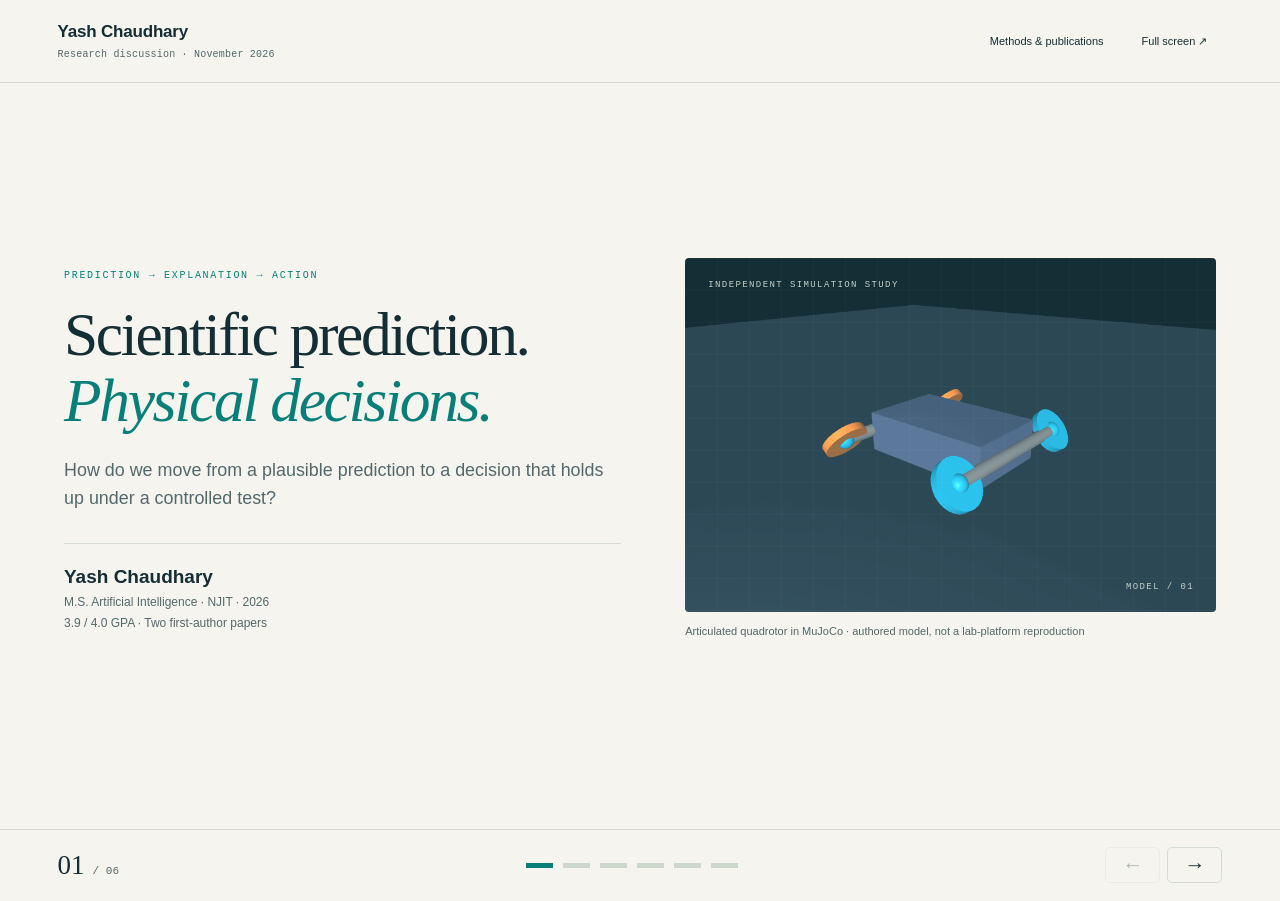
==== index.html @ 4fadd53a "Add standalone research presentation with verified fresh results" ====
<!doctype html>
<html lang="en">
<head>
  <meta charset="utf-8">
  <meta name="viewport" content="width=device-width,initial-scale=1">
  <meta name="theme-color" content="#f5f4ee">
  <meta name="robots" content="noindex,nofollow">
  <meta name="description" content="Yash Chaudhary — scientific prediction, explainable AI and a controlled study of shape-changing robot maneuvers.">
  <title>Scientific prediction. Physical decisions. — Yash Chaudhary</title>
  <link rel="icon" href="assets/mark.svg" type="image/svg+xml">
  <link rel="stylesheet" href="style.css">
  <script defer src="evidence.js"></script>
  <script defer src="talk.js"></script>
</head>
<body>
  <a class="skip" href="#presentation">Skip to presentation</a>
  <header class="mast">
    <a class="identity" href="#1">Yash Chaudhary<span>Research discussion · November 2026</span></a>
    <div class="header-actions"><button id="methods-open">Methods &amp; publications</button><button id="fullscreen" aria-label="Enter full screen">Full screen <span aria-hidden="true">↗</span></button></div>
  </header>
  <main id="presentation" tabindex="-1">
    <section class="slide active" id="slide-1" aria-labelledby="title-1">
      <div class="hero-copy"><p class="eyebrow">PREDICTION → EXPLANATION → ACTION</p><h1 id="title-1">Scientific prediction.<br><em>Physical decisions.</em></h1><p class="lead">How do we move from a plausible prediction to a decision that holds up under a controlled test?</p><div class="signature"><strong>Yash Chaudhary</strong><span>M.S. Artificial Intelligence · NJIT · 2026</span><span>3.9 / 4.0 GPA · Two first-author papers</span></div></div>
      <figure class="hero-figure"><div class="figure-grid"><span class="corner top">INDEPENDENT SIMULATION STUDY</span><img src="assets/robot.png" width="1024" height="640" alt="Rendering of the independently authored quadrotor with articulated rotor arms"><span class="coordinate">MODEL / 01</span></div><figcaption>Articulated quadrotor in MuJoCo · authored model, not a lab-platform reproduction</figcaption></figure>
    </section>
    <section class="slide" id="slide-2" aria-labelledby="title-2" hidden>
      <div class="section-head"><p class="eyebrow">01 / RESEARCH FOUNDATION</p><h2 id="title-2">Predict from data.<br><em>Explain from evidence.</em></h2></div>
      <div class="paper-grid">
        <article class="paper"><p class="tag">FLAIRS-39 · 2026</p><h3>Forecast a rare scientific event.</h3><p>Predict major solar flares over the next 24 hours from photospheric magnetic measurements.</p><div class="pipeline"><div><b>INPUT</b>24 hours × 16 features</div><span>→</span><div><b>MODEL</b>Patch-based Transformer</div><span>→</span><div><b>OUTPUT</b>Flare probability</div></div><div class="metric-row"><div><strong>0.89</strong><span>Recall</span></div><div><strong>0.96</strong><span>ROC–AUC</span></div></div><p class="footnote">Reported test performance. Class imbalance and test-based selection limit the interpretation.</p></article>
        <article class="paper"><p class="tag">ICTAI · ACCEPTED SHORT PAPER · 2026</p><h3>Ground a language-model explanation.</h3><p>Adapt Llama 3 8B using prediction outputs and feature attributions as structured evidence.</p><div class="pipeline"><div><b>EVIDENCE</b>Forecast + SHAP</div><span>→</span><div><b>ADAPTATION</b>LoRA fine-tuning</div><span>→</span><div><b>OUTPUT</b>Explanation / what-if</div></div><div class="metric-row"><div><strong>8.04<span>/10</span></strong><span>Adapted model</span></div><div><strong>1.85<span>/10</span></strong><span>Zero-shot model</span></div></div><p class="footnote">LLM-judge faithfulness ratings on 200 held-out synthetic examples; not expert validation.</p></article>
      </div><p class="contribution">My contribution across both papers: data preparation, implementation, experiments, analysis and manuscript drafting, with coauthor collaboration.</p>
    </section>
    <section class="slide" id="slide-3" aria-labelledby="title-3" hidden>
      <div class="section-head"><p class="eyebrow">02 / THE PHYSICAL QUESTION</p><h2 id="title-3">Changing the body changes<br><em>the control problem.</em></h2></div>
      <div class="two-col question-layout"><div><p class="large-copy">Can a predictive controller complete a shape-changing maneuver when motors respond differently from its model?</p><div class="reason"><span>01</span><div><h3>Geometry changes force direction.</h3><p>Tilting the rotor axes changes how much thrust can support the vehicle’s weight.</p></div></div><div class="reason"><span>02</span><div><h3>Motor response changes the timing.</h3><p>A command is bounded, takes effect gradually and must remain useful while a new plan is computed.</p></div></div><p class="footnote">Related context: M4 and Husky explore body reconfiguration and ground–aerial movement. This study uses a distinct, simplified model.</p></div>
      <figure class="geometry"><svg viewBox="0 0 420 300" role="img" aria-label="Total rotor thrust and its vertical component as the rotor axis tilts"><defs><marker id="arrow" viewBox="0 0 10 10" refX="8" refY="5" markerWidth="6" markerHeight="6" orient="auto"><path d="M0 0L10 5L0 10Z" fill="context-stroke"/></marker></defs><path d="M45 247H375M120 38V267" class="axis"/><path id="force-guide" class="guide" d=""/><line id="total-force" x1="120" y1="247" x2="300" y2="75" class="force" marker-end="url(#arrow)"/><line id="vertical-force" x1="120" y1="247" x2="120" y2="75" class="vertical-force" marker-end="url(#arrow)"/><circle cx="120" cy="247" r="5" fill="#142e35"/><text x="20" y="24">TOTAL THRUST</text><text x="20" y="45" class="muted-svg">VERTICAL COMPONENT</text><text x="240" y="280">ROTOR AXIS TILT</text></svg><label for="tilt">Rotor tilt <strong id="tilt-value">50°</strong></label><input type="range" id="tilt" min="0" max="80" value="50"><div class="geometry-readout"><strong id="lift-value">61.7 N</strong><span>maximum vertical thrust<br>at 80% uniform effectiveness</span></div><figcaption>Static illustration: 4 × 30 N × 0.8 × cos θ. Weight ≈ 47.9 N. Omits attitude and torque allocation; not a flight-feasibility test.</figcaption></figure></div>
    </section>
    <section class="slide" id="slide-4" aria-labelledby="title-4" hidden>
      <div class="section-head"><p class="eyebrow">03 / EXPERIMENT DESIGN</p><h2 id="title-4">Measure. Predict. Apply.<br><em>Then measure again.</em></h2></div>
      <div class="two-col system-layout"><div><div class="control-loop"><div><b>01 / MEASURE</b><span>Body and joint state</span></div><span class="flow-arrow">↓</span><div><b>02 / PLAN</b><span>Predict 1 second ahead</span></div><span class="flow-arrow">↓</span><div><b>03 / APPLY</b><span>Bounded rotor commands</span></div></div><p class="task">Task: change arm angle → hold → return → settle, while staying inside flight limits.</p><div class="protocol"><div><strong>2 ms</strong><span>Physics step</span></div><div><strong>50 ms</strong><span>Observation interval</span></div><div><strong>100 ms</strong><span>Planning deadline</span></div></div><p class="footnote">Exact simulated state and supplied static motor estimates. Previous commands remain applied during computation. No practical health estimator is demonstrated.</p></div>
      <figure class="trace-panel"><div class="trace-heading"><p class="eyebrow">RECORDED DEVELOPMENT EXAMPLE</p><span id="trace-time">0.00 s</span></div><div class="legend"><span class="planner-key">Predictive planner</span><span class="integral-key">Integral feedback</span></div><svg id="trajectory" viewBox="0 0 640 330" role="img" aria-label="Saved planner and integral-feedback trajectories: body height above and horizontal distance below"><g class="chart-grid"><path d="M60 40H610M60 85H610M60 130H610M60 190H610M60 235H610M60 280H610"/></g><g class="chart-labels"><text x="7" y="44">3 m</text><text x="7" y="89">1.5 m</text><text x="7" y="134">0 m</text><text x="7" y="194">2 m</text><text x="7" y="239">1 m</text><text x="7" y="284">0 m</text><text x="60" y="316">0 s</text><text x="290" y="316">3 s</text><text x="594" y="316">7 s</text><text x="60" y="24">BODY HEIGHT</text><text x="60" y="172">HORIZONTAL DISTANCE</text></g><path d="M60 257.5H610" class="limit-line"/><path id="planner-z" class="trace-line planner-line"/><path id="integral-z" class="trace-line integral-line"/><path id="planner-xy" class="trace-line planner-line"/><path id="integral-xy" class="trace-line integral-line"/><path id="trace-cursor" class="cursor-line"/></svg><div class="replay-controls"><button id="play" aria-pressed="false">Play trajectory</button><input id="scrub" type="range" min="0" max="7000" value="0" aria-label="Recorded trajectory time"></div><figcaption>Selected case <span id="case-id">dev-3</span>: planner completes; integral feedback fails. Saved trajectories, not a live simulation. Horizontal distance clips at 2 m; dashed line is the 0.5 m limit. This example does not represent the fresh cohort.</figcaption></figure></div>
    </section>
    <section class="slide" id="slide-5" aria-labelledby="title-5" hidden>
      <div class="section-head"><p class="eyebrow">04 / FROZEN FRESH COMPARISON</p><h2 id="title-5">Does the development result<br><em>hold up on fresh cases?</em></h2></div>
      <div class="two-col result-layout"><div class="result-chart"><p class="axis-title">COMPLETED TASKS / 192 PAIRED CASES</p><div class="result-bar"><div><span>Predictive planner</span><strong>13 <small>/192</small></strong></div><div class="bar-track"><i style="--score:6.770833%"></i></div><span class="bar-percent">6.8%</span></div><div class="result-bar"><div><span>Selected integral feedback</span><strong>29 <small>/192</small></strong></div><div class="bar-track"><i style="--score:15.104167%"></i></div><span class="bar-percent">15.1%</span></div><div class="result-bar"><div><span>Ordinary PD feedback</span><strong>27 <small>/192</small></strong></div><div class="bar-track"><i style="--score:14.0625%"></i></div><span class="bar-percent">14.1%</span></div><p class="footnote">Common 0–100% scale. 48 independently generated parameter groups × two worlds × two states × three methods = 576 episodes. All episodes pass replay audits.</p></div><div class="finding"><span class="tag">PRIMARY PAIRED DIFFERENCE</span><strong class="difference">−8.33 <small>pp</small></strong><p class="interval">95% whole-group interval<br><strong>[−15.62, −1.56]</strong></p><h3>The development advantage did not generalize.</h3><p>Earlier inspected development: planner 6/12; integral 4/12. The frozen fresh comparison favors integral feedback.</p><p class="footnote">10,000 bootstrap resamples of the 48 groups, preserving four paired cases per group. One authored model and a declared synthetic distribution; not a ranking of controller families.</p></div></div>
    </section>
    <section class="slide" id="slide-6" aria-labelledby="title-6" hidden>
      <div class="section-head"><p class="eyebrow">05 / PROPOSED NEXT STUDY</p><h2 id="title-6">Find the mechanism.<br><em>Test one justified change.</em></h2></div>
      <p class="next-lead">A useful next contribution is a controlled diagnosis of when predictive control loses to feedback—and whether one targeted change addresses that failure.</p>
      <div class="next-grid"><article><span class="step-number">01</span><h3>Diagnose</h3><p>Separate numerical rejection, command fallback, model mismatch and physical task failures using matched interventions.</p><span class="measure">Measure: completion, constraint violations, deadline misses.</span></article><article><span class="step-number">02</span><h3>Reproduce</h3><p>Reproduce a relevant lab or published baseline. Match information and computation before adding identification or adaptation.</p><span class="measure">Establish: measurement interface, baseline and permitted model or logs.</span></article><article><span class="step-number">03</span><h3>Confirm</h3><p>Freeze the selected method, reserve new evaluation groups and test on an independent model before physical validation.</p><span class="measure">Report: paired effects, uncertainty and every failure.</span></article></div>
      <div class="closing"><p>Potential connection: actuator-aware control for reconfigurable robots, or model-error evaluation for contact-rich locomotion.</p><strong>Which failure case would be most useful to investigate first?</strong></div><p class="footnote">Current stage: exploratory simulation. The fresh result does not establish its cause; novelty and transfer to hardware remain open.</p>
    </section>
  </main>
  <footer class="navigation"><div class="page-count"><strong id="page-number">01</strong><span>/ 06</span></div><nav id="chapters" aria-label="Presentation chapters"><button data-slide="1" aria-label="Introduction" aria-current="step"></button><button data-slide="2" aria-label="Research foundation"></button><button data-slide="3" aria-label="Physical question"></button><button data-slide="4" aria-label="Experiment design"></button><button data-slide="5" aria-label="Fresh results"></button><button data-slide="6" aria-label="Next study"></button></nav><div class="paging"><button id="previous" aria-label="Previous chapter" disabled>←</button><button id="next" aria-label="Next chapter">→</button></div></footer>
  <dialog id="methods" aria-labelledby="methods-title"><div class="dialog-heading"><div><p class="eyebrow">SCIENTIFIC CONTEXT</p><h2 id="methods-title">Methods &amp; publications</h2></div><button id="methods-close" aria-label="Close methods and publications">✕</button></div><div class="methods-grid"><div><h3>Protocol and evidence</h3><p>All three methods ran on the same 192 cases. The declared primary contrast is capped predictive control minus selected integral feedback. Whole-group resampling preserves the paired cases.</p><p>The fresh analysis and both replay audits completed on November 2, 2026. The interrupted earlier run is retained without inference; the completed replacement is the same cohort, not a second independent test.</p><p>Current limits: exact simulated sensing, supplied static actuator estimates, one authored plant and no hardware evaluation. Descriptive solver failures do not establish a causal explanation for the negative result.</p></div><div><h3>Research and related work</h3><a class="publication" href="https://arxiv.org/abs/2606.21896" target="_blank" rel="noopener">Solar-flare forecasting · FLAIRS-39, 2026 <span>Public preprint ↗</span></a><div class="publication">Explainable solar-flare prediction using deep learning and LLMs <span>Accepted short paper · ICTAI, 2026</span></div><a class="publication" href="https://arxiv.org/abs/2510.09526" target="_blank" rel="noopener">Husky: structure repurposing for locomotion <span>Related work · 2025 ↗</span></a><a class="publication" href="https://arxiv.org/abs/2503.18307" target="_blank" rel="noopener">M4: predictive control and fault recovery <span>Related work · 2025 ↗</span></a></div></div></dialog>
  <p class="sr-only" id="announcement" aria-live="polite"></p>
  <noscript><p class="noscript">JavaScript enables chapter navigation and recorded trajectory playback. All six chapters remain readable below.</p><style>.slide[hidden]{display:block!important}.slide{margin-bottom:60px}.navigation{display:none}</style></noscript>
</body>
</html>
---- style.css ----
:root{--paper:#f5f4ee;--ink:#142e35;--soft:#53686c;--teal:#087e78;--line:#d3dbd4;--orange:#ba613b;--mono:ui-monospace,SFMono-Regular,Consolas,monospace}*{box-sizing:border-box}html{background:var(--paper);color:var(--ink);font-family:Arial,Helvetica,sans-serif}body{margin:0}button,input,a{-webkit-tap-highlight-color:transparent}a{color:inherit}button{font:inherit;background:transparent;border:1px solid var(--line);color:inherit;border-radius:5px;padding:10px 14px;cursor:pointer}button:hover{background:#e7ece2}button:disabled{opacity:.3;cursor:default}button:focus-visible,a:focus-visible,input:focus-visible{outline:3px solid var(--orange);outline-offset:4px}.skip{position:absolute;top:-100px;left:20px;background:var(--paper);z-index:20;padding:12px}.skip:focus{top:10px}.mast{height:83px;border-bottom:1px solid var(--line);padding:0 4.5vw;display:flex;align-items:center;justify-content:space-between;gap:20px}.identity{text-decoration:none;font-size:17px;font-weight:700;letter-spacing:-.2px}.identity span{font:10px var(--mono);font-weight:400;display:block;margin-top:7px;color:var(--soft);letter-spacing:.2px}.header-actions{display:flex;gap:8px;font-size:11px}.header-actions button{border-color:transparent}main{padding:35px 5vw 120px;min-height:calc(100svh - 83px)}.slide{max-width:1360px;margin:auto}.slide[hidden]{display:none}.slide.active{animation:appear .25s ease-out}#slide-1.active{display:grid;grid-template-columns:1.05fr 1fr;gap:5vw;align-items:center;min-height:calc(100svh - 238px)}.eyebrow{font:10px var(--mono);letter-spacing:1.7px;color:var(--teal);margin:0 0 19px;line-height:1.5}h1,h2{font:400 clamp(35px,4vw,61px)/1.07 Georgia,'Times New Roman',serif;letter-spacing:-1.7px;margin:0 0 22px}h1{font-size:clamp(42px,4.8vw,74px);letter-spacing:-2.3px}h1 em,h2 em{color:var(--teal);font-weight:400}h3{font-size:20px;line-height:1.25;margin:0 0 12px}p{font-size:14px;line-height:1.65;margin:0 0 17px}.lead{font-size:clamp(16px,1.4vw,20px);line-height:1.6;color:var(--soft);max-width:550px}.signature{border-top:1px solid var(--line);padding-top:22px;margin-top:30px;display:grid;gap:7px}.signature strong{font-size:19px}.signature span{font-size:12px;color:var(--soft)}figure{margin:0}.hero-figure{align-self:center}.figure-grid{position:relative;overflow:hidden;border-radius:4px;background:#142e35;min-height:330px;display:grid;align-items:center;background-image:linear-gradient(#ffffff06 1px,transparent 1px),linear-gradient(90deg,#ffffff06 1px,transparent 1px);background-size:32px 32px}.hero-figure img{display:block;width:100%;height:auto;mix-blend-mode:screen}.corner,.coordinate{font:9px var(--mono);letter-spacing:1.4px;color:#c3d1c5;position:absolute;z-index:1}.top{top:22px;left:23px}.coordinate{bottom:20px;right:22px}figcaption,.footnote{font-size:11px;line-height:1.6;color:var(--soft)}figcaption{margin-top:11px}.section-head{margin-bottom:28px}.paper-grid,.two-col{display:grid;grid-template-columns:1fr 1fr;gap:36px}.paper{padding:23px 0;border-top:2px solid var(--ink)}.tag{display:inline-block;font:9px var(--mono);letter-spacing:.8px;color:var(--teal);padding:6px 8px;border:1px solid #b7cfc2;border-radius:3px;margin-bottom:18px}.paper h3{font-size:24px;letter-spacing:-.5px}.paper>p:not(.footnote,.tag){max-width:550px;color:var(--soft)}.pipeline{display:flex;align-items:center;gap:10px;margin:25px 0}.pipeline div{font-size:11px;line-height:1.6;flex:1}.pipeline b{display:block;font:9px var(--mono);letter-spacing:1px;margin-bottom:9px;color:var(--teal)}.pipeline>span{color:#93a59a}.metric-row{display:flex;gap:45px;border-top:1px solid var(--line);padding-top:22px;margin:22px 0}.metric-row strong{font:39px Georgia,serif;display:block}.metric-row strong span{font-size:20px}.metric-row div>span{display:block;font:9px var(--mono);text-transform:uppercase;letter-spacing:.6px;color:var(--soft);margin-top:9px}.contribution{border-top:1px solid var(--line);padding-top:15px;font-size:12px}.question-layout{grid-template-columns:1.15fr .85fr;gap:6vw}.large-copy{font:25px/1.4 Georgia,serif;letter-spacing:-.3px;margin-bottom:25px}.reason{display:flex;gap:17px;margin:20px 0}.reason>span{font:11px var(--mono);padding-top:5px;color:var(--teal)}.reason h3{font-size:17px;margin-bottom:5px}.reason p{font-size:13px;color:var(--soft);max-width:470px}.geometry{background:#eaf0e5;padding:15px 25px 20px;border-radius:4px}.geometry svg{display:block;width:100%;max-height:240px}.geometry text{font:9px var(--mono);fill:var(--teal);letter-spacing:1px}.geometry .muted-svg{fill:var(--soft)}.axis{fill:none;stroke:#aebdb0}.guide{stroke:#aebdb0;stroke-dasharray:4 4;fill:none}.force{stroke:var(--teal);stroke-width:4}.vertical-force{stroke:#879a4c;stroke-width:3}.geometry label{display:flex;justify-content:space-between;font-size:12px}.geometry label strong{font:12px var(--mono)}input[type=range]{accent-color:var(--teal);width:100%;cursor:pointer;margin:13px 0 10px}.geometry-readout{display:flex;gap:18px;align-items:center;border-top:1px solid #c5d2c2;padding-top:16px}.geometry-readout>strong{font:33px Georgia,serif}.geometry-readout>span{font-size:10px;color:var(--soft);line-height:1.5}.geometry figcaption{font-size:10px;margin-top:15px}.system-layout{grid-template-columns:.87fr 1.13fr}.control-loop{border-left:1px solid #b6c9bb;padding-left:22px}.control-loop>div{display:flex;gap:20px;align-items:center;padding:6px 0}.control-loop b{font:9px var(--mono);color:var(--teal);width:105px}.control-loop span{font-size:13px}.flow-arrow{display:block;color:#7b9a83;padding:1px 0 1px 8px}.task{font-size:14px;margin-top:22px}.protocol{display:grid;grid-template-columns:repeat(3,1fr);gap:13px;padding:14px 0 20px}.protocol div{border-top:2px solid var(--line);padding-top:13px}.protocol strong{display:block;font:26px Georgia,serif}.protocol span{font-size:10px;display:block;color:var(--soft);margin-top:6px}.trace-panel{padding:20px;background:#142e35;color:#e9efe4;border-radius:4px}.trace-heading{display:flex;align-items:center;justify-content:space-between;gap:10px}.trace-heading .eyebrow{color:#d7e6bd;font-size:8px;margin:0}.trace-heading>span{font:14px var(--mono)}.legend{display:flex;gap:20px;font-size:10px;color:#c1cec4;margin:16px 0 10px}.legend span::before{content:'';display:inline-block;width:15px;height:2px;vertical-align:middle;margin-right:6px}.planner-key::before{background:#d7e6bd}.integral-key::before{background:#e39a75}#trajectory{width:100%;display:block;max-height:280px}.chart-grid path{fill:none;stroke:#355059;stroke-width:1}.chart-labels text{font:10px var(--mono);fill:#b4c6c6}.trace-line{fill:none;stroke-width:2.5}.planner-line{stroke:#d7e6bd}.integral-line{stroke:#e39a75}.cursor-line{fill:none;stroke:#f3f2e8;stroke-dasharray:3 4}.limit-line{fill:none;stroke:#b47b66;stroke-dasharray:4 5}.replay-controls{display:flex;align-items:center;gap:16px;margin-top:10px}.replay-controls button{border-color:#597076;font-size:10px;white-space:nowrap}.replay-controls button:hover{background:#28444d}.replay-controls input{accent-color:#d7e6bd}.trace-panel figcaption{color:#b4c6c6;font-size:10px;margin-top:12px}.result-layout{grid-template-columns:1.1fr .9fr;gap:6vw}.axis-title{font:10px var(--mono);color:var(--soft);letter-spacing:.8px;margin-bottom:29px}.result-bar{margin-bottom:26px;position:relative}.result-bar>div:first-child{display:flex;align-items:baseline;justify-content:space-between;gap:12px;margin-bottom:9px;font-size:13px}.result-bar strong{font:27px Georgia,serif;white-space:nowrap}.result-bar strong small{font:13px var(--mono);color:var(--soft)}.bar-track{height:12px;border-radius:2px;background:#e0e6dd;overflow:hidden}.bar-track i{display:block;width:var(--score);height:100%;background:var(--teal);border-radius:2px}.result-bar:first-of-type .bar-track i{background:#44676b}.bar-percent{display:block;font:10px var(--mono);color:var(--soft);margin-top:7px}.result-chart>.footnote{margin-top:30px;max-width:560px}.finding{border-left:1px solid var(--line);padding-left:35px}.difference{font:clamp(51px,5vw,75px)/1.1 Georgia,serif;display:block;margin:7px 0 13px;letter-spacing:-2px}.difference small{font-size:27px;letter-spacing:-.5px}.interval{font-size:12px;color:var(--soft);line-height:1.8;margin-bottom:28px}.interval strong{font:17px var(--mono);color:var(--ink)}.finding h3{font:24px/1.3 Georgia,serif}.finding>p:not(.interval,.footnote){font-size:13px}.next-lead{font:23px/1.45 Georgia,serif;max-width:1040px;margin-bottom:32px}.next-grid{display:grid;grid-template-columns:repeat(3,1fr);gap:32px}.next-grid article{border-top:2px solid var(--teal);padding-top:18px}.step-number{font:11px var(--mono);color:var(--teal);display:block;margin-bottom:20px}.next-grid h3{font:29px Georgia,serif}.next-grid p{font-size:13px;color:var(--soft)}.measure{font-size:11px;line-height:1.6;display:block;border-top:1px solid var(--line);padding-top:14px}.closing{border-top:1px solid var(--line);padding-top:20px;margin:28px 0 15px}.closing p{font-size:12px;color:var(--soft);margin-bottom:8px}.closing strong{font:23px Georgia,serif;font-weight:400}.navigation{position:fixed;bottom:0;left:0;right:0;padding:17px 4.5vw;display:flex;align-items:center;justify-content:space-between;border-top:1px solid var(--line);background:var(--paper);z-index:5}.page-count{display:flex;align-items:baseline;gap:8px;min-width:100px}.page-count strong{font:27px Georgia,serif;font-weight:400}.page-count>span{font:11px var(--mono);color:var(--soft)}#chapters{display:flex;gap:10px}#chapters button{width:27px;height:5px;border:0;padding:0;border-radius:0;background:#cdd8cc;position:relative}#chapters button::after{content:'';position:absolute;inset:-12px 0}#chapters button[aria-current=step]{background:var(--teal)}.paging{display:flex;gap:7px}.paging button{font-size:21px;padding:5px 16px;min-width:48px}dialog{border:1px solid var(--line);background:var(--paper);color:var(--ink);border-radius:5px;padding:30px;width:min(1000px,92vw);max-height:88svh;overflow:auto}dialog::backdrop{background:#102b35b8}.dialog-heading{display:flex;justify-content:space-between;gap:25px}.dialog-heading h2{font-size:35px}.dialog-heading button{align-self:start}.methods-grid{display:grid;grid-template-columns:1fr 1fr;gap:38px;margin-top:15px}.methods-grid h3{font-size:17px}.methods-grid p{font-size:12px;color:var(--soft)}.publication{display:block;border-top:1px solid var(--line);padding:14px 0;text-decoration:none;font-size:13px;line-height:1.5}.publication span{display:block;font:10px/1.5 var(--mono);margin-top:5px;color:var(--soft)}a.publication:hover{color:var(--teal)}.sr-only{position:absolute;width:1px;height:1px;overflow:hidden;clip:rect(0,0,0,0);white-space:nowrap}.noscript{padding:25px}@keyframes appear{from{opacity:0;transform:translateY(5px)}to{opacity:1;transform:none}}
@media(min-width:1600px){main{padding-top:55px}.section-head{margin-bottom:35px}.paper{padding-top:30px}}
@media(max-height:850px) and (min-width:901px){main{padding-top:24px}.mast{height:70px}.section-head{margin-bottom:18px}h2{font-size:clamp(34px,3.7vw,52px);margin-bottom:16px}.eyebrow{margin-bottom:12px}.paper{padding:16px 0}.pipeline{margin:17px 0}.metric-row{margin:16px 0;padding-top:15px}.metric-row strong{font-size:34px}.paper h3{font-size:21px}.paper>p{font-size:12px}.large-copy{font-size:22px}.reason{margin:14px 0}.geometry svg{max-height:200px}.trace-panel{padding:15px}#trajectory{max-height:230px}.next-lead{font-size:21px;margin-bottom:22px}.next-grid article{padding-top:13px}.step-number{margin-bottom:12px}.closing{margin-top:22px}.result-bar{margin-bottom:20px}.difference{font-size:58px}.finding .interval{margin-bottom:20px}}
@media(max-width:900px){.mast{padding:0 5vw;height:76px}.header-actions{font-size:10px;gap:0}.header-actions button{padding:8px}.identity{font-size:15px}.identity span{font-size:8px}main{padding-top:30px}#slide-1.active{grid-template-columns:1fr;gap:30px;min-height:0}.hero-figure{max-width:620px}.figure-grid{min-height:240px}.paper-grid,.two-col{gap:25px}.paper-grid{grid-template-columns:1fr}.paper{padding-bottom:5px}.question-layout,.system-layout,.result-layout{grid-template-columns:1fr}.geometry{max-width:600px}.finding{border-left:0;border-top:1px solid var(--line);padding:25px 0 0}.next-grid{gap:20px}.next-grid h3{font-size:25px}.next-grid p{font-size:12px}.next-lead{font-size:21px}h2{font-size:44px}.section-head{margin-bottom:24px}.methods-grid{gap:25px}}
@media(max-width:550px){.mast{height:82px;align-items:center}.identity{max-width:185px}.identity span{line-height:1.5;max-width:165px}.header-actions{flex-direction:column;align-items:end}.header-actions button{padding:5px 0;font-size:10px}h1{font-size:45px}h2{font-size:36px;letter-spacing:-1px}.eyebrow{font-size:9px;letter-spacing:1.2px}.lead{font-size:16px}.hero-figure{margin-top:6px}.figure-grid{min-height:220px}.signature{margin-top:24px}.next-grid{grid-template-columns:1fr}.next-grid article{padding-top:17px}.step-number{float:right}.next-grid h3{font-size:26px}.next-grid p{font-size:13px}.closing strong{font-size:23px;line-height:1.4}.pipeline{gap:7px}.pipeline div{font-size:10px}.pipeline b{font-size:8px}.metric-row{gap:35px}.navigation{padding:15px 5vw}.page-count{min-width:57px}.page-count strong{font-size:23px}.page-count>span{font-size:9px}#chapters{gap:6px}#chapters button{width:17px}.paging button{min-width:36px;padding:5px 10px}.large-copy{font-size:22px}.protocol strong{font-size:24px}.trace-heading .eyebrow{font-size:7px;letter-spacing:1px}.trace-heading>span{font-size:12px}.methods-grid{grid-template-columns:1fr}dialog{padding:20px}.dialog-heading h2{font-size:29px}.result-chart .axis-title{font-size:9px}.contribution{font-size:11px}}
@media(prefers-reduced-motion:reduce){*,*::before,*::after{animation:none!important;scroll-behavior:auto!important}}
@media print{.mast,.navigation,.header-actions,.replay-controls,dialog,.skip{display:none!important}main{padding:0}.slide,.slide[hidden],#slide-1.active{display:block!important;break-after:page;min-height:0!important;padding:20px}.slide:last-child{break-after:auto}h1{font-size:46px}h2{font-size:38px}.hero-figure{max-width:500px;margin-top:25px}.slide{animation:none!important}.two-col{display:grid;grid-template-columns:1fr 1fr}.trace-panel{print-color-adjust:exact}.bar-track,.bar-track i{print-color-adjust:exact}}
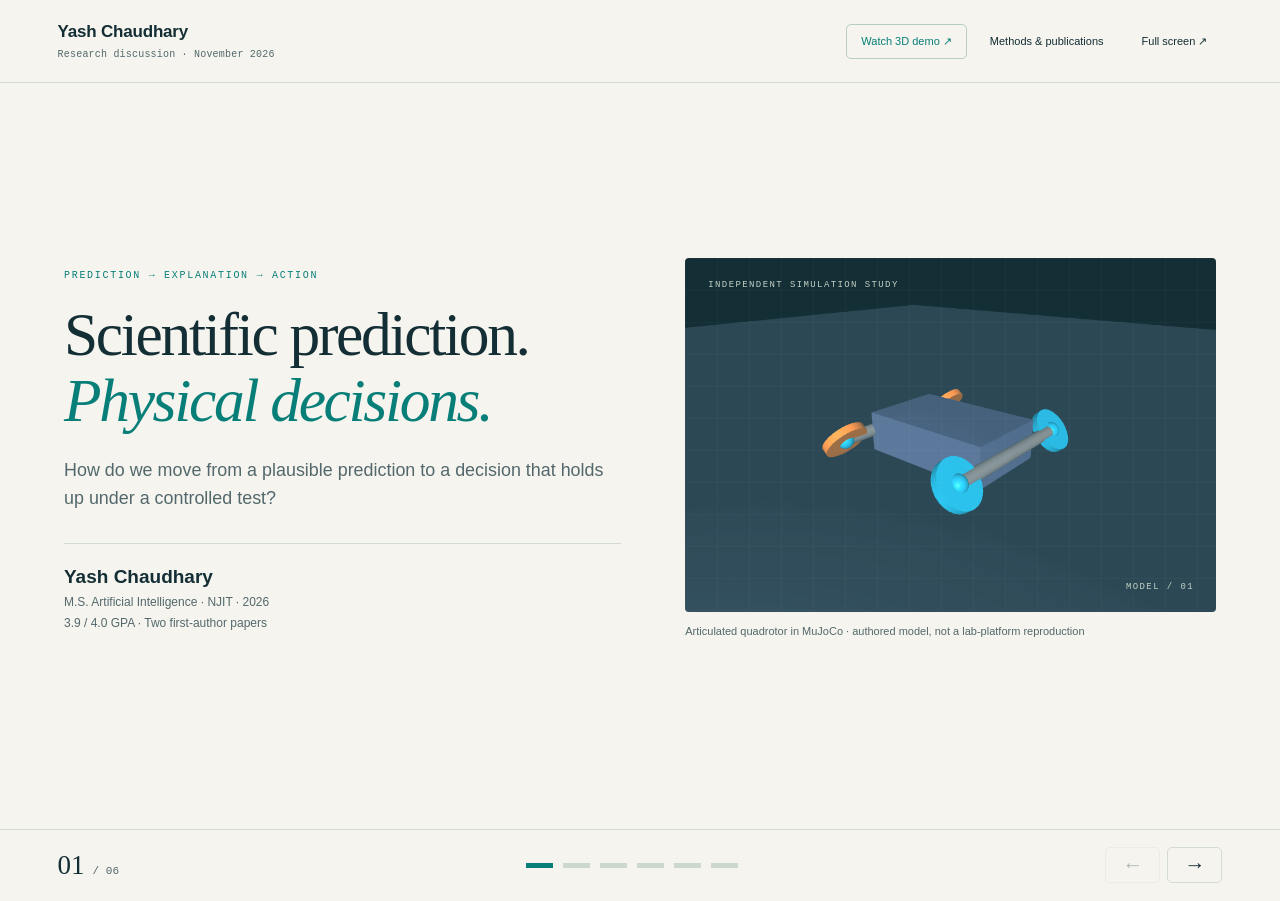
==== commit 860862d8: "Embed audited fresh-run video and completed comparison" ====
--- a/index.html
+++ b/index.html
@@ -16,7 +16,7 @@
   <a class="skip" href="#presentation">Skip to presentation</a>
   <header class="mast">
     <a class="identity" href="#1">Yash Chaudhary<span>Research discussion · November 2026</span></a>
-    <div class="header-actions"><button id="methods-open">Methods &amp; publications</button><button id="fullscreen" aria-label="Enter full screen">Full screen <span aria-hidden="true">↗</span></button></div>
+    <div class="header-actions"><a class="watch-demo" href="demo.html">Watch 3D demo ↗</a><button id="methods-open">Methods &amp; publications</button><button id="fullscreen" aria-label="Enter full screen">Full screen <span aria-hidden="true">↗</span></button></div>
   </header>
   <main id="presentation" tabindex="-1">
     <section class="slide active" id="slide-1" aria-labelledby="title-1">
--- a/style.css
+++ b/style.css
@@ -5,3 +5,5 @@
 @media(max-width:550px){.mast{height:82px;align-items:center}.identity{max-width:185px}.identity span{line-height:1.5;max-width:165px}.header-actions{flex-direction:column;align-items:end}.header-actions button{padding:5px 0;font-size:10px}h1{font-size:45px}h2{font-size:36px;letter-spacing:-1px}.eyebrow{font-size:9px;letter-spacing:1.2px}.lead{font-size:16px}.hero-figure{margin-top:6px}.figure-grid{min-height:220px}.signature{margin-top:24px}.next-grid{grid-template-columns:1fr}.next-grid article{padding-top:17px}.step-number{float:right}.next-grid h3{font-size:26px}.next-grid p{font-size:13px}.closing strong{font-size:23px;line-height:1.4}.pipeline{gap:7px}.pipeline div{font-size:10px}.pipeline b{font-size:8px}.metric-row{gap:35px}.navigation{padding:15px 5vw}.page-count{min-width:57px}.page-count strong{font-size:23px}.page-count>span{font-size:9px}#chapters{gap:6px}#chapters button{width:17px}.paging button{min-width:36px;padding:5px 10px}.large-copy{font-size:22px}.protocol strong{font-size:24px}.trace-heading .eyebrow{font-size:7px;letter-spacing:1px}.trace-heading>span{font-size:12px}.methods-grid{grid-template-columns:1fr}dialog{padding:20px}.dialog-heading h2{font-size:29px}.result-chart .axis-title{font-size:9px}.contribution{font-size:11px}}
 @media(prefers-reduced-motion:reduce){*,*::before,*::after{animation:none!important;scroll-behavior:auto!important}}
 @media print{.mast,.navigation,.header-actions,.replay-controls,dialog,.skip{display:none!important}main{padding:0}.slide,.slide[hidden],#slide-1.active{display:block!important;break-after:page;min-height:0!important;padding:20px}.slide:last-child{break-after:auto}h1{font-size:46px}h2{font-size:38px}.hero-figure{max-width:500px;margin-top:25px}.slide{animation:none!important}.two-col{display:grid;grid-template-columns:1fr 1fr}.trace-panel{print-color-adjust:exact}.bar-track,.bar-track i{print-color-adjust:exact}}
+
+.header-actions a{padding:10px 14px;font-size:11px;text-decoration:none;border:1px solid transparent;border-radius:5px;white-space:nowrap}.header-actions a:hover{background:#e7ece2}.header-actions a.watch-demo{color:var(--teal);border-color:#b7cfc2}@media(max-width:900px){.header-actions a{padding:8px;font-size:10px}}@media(max-width:550px){.header-actions a{padding:5px 0;font-size:10px}.header-actions a.watch-demo{border-color:transparent}}
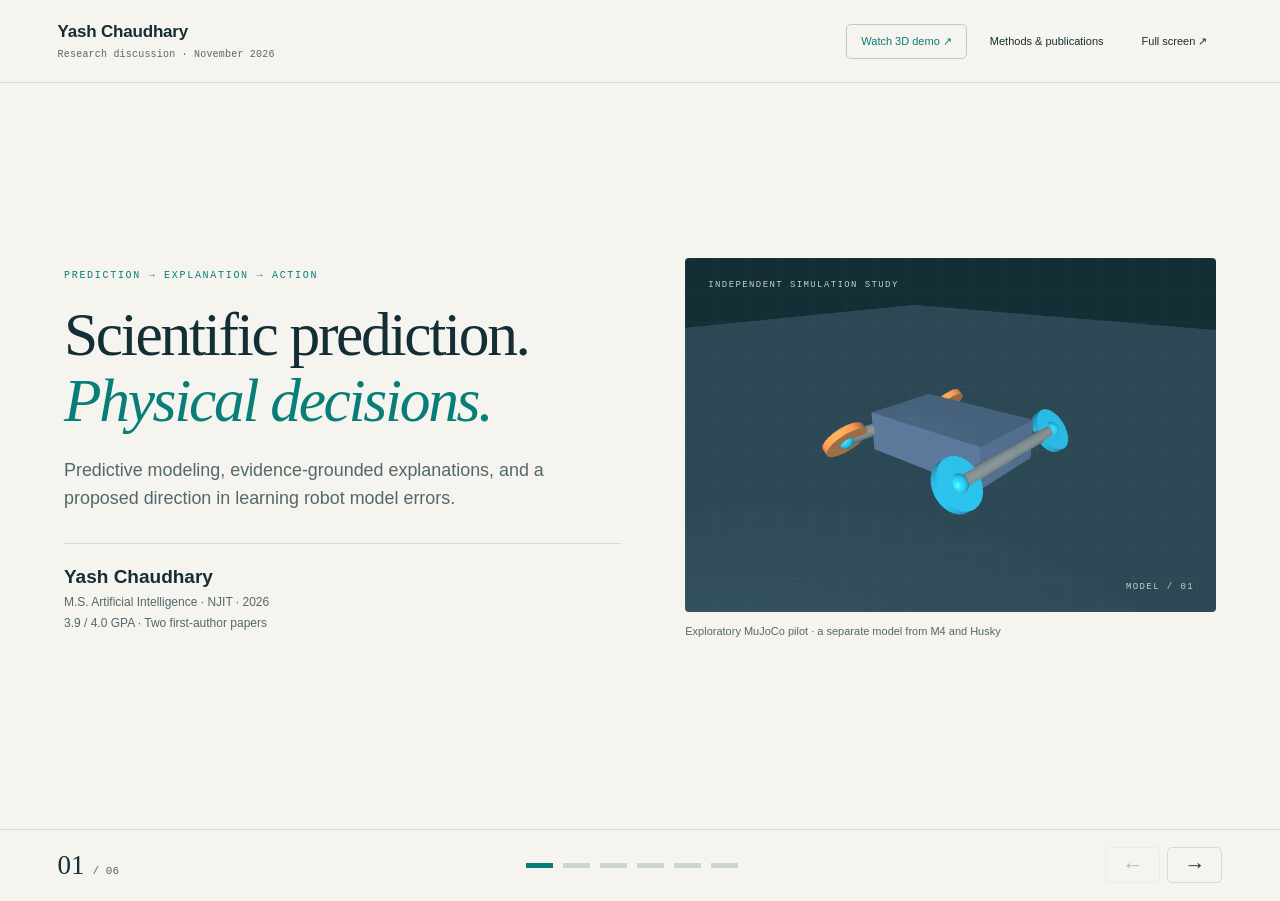
==== commit ebea79c2: "Frame presentation around AI experience and proposed model-error study" ====
--- a/index.html
+++ b/index.html
@@ -20,39 +20,40 @@
   </header>
   <main id="presentation" tabindex="-1">
     <section class="slide active" id="slide-1" aria-labelledby="title-1">
-      <div class="hero-copy"><p class="eyebrow">PREDICTION → EXPLANATION → ACTION</p><h1 id="title-1">Scientific prediction.<br><em>Physical decisions.</em></h1><p class="lead">How do we move from a plausible prediction to a decision that holds up under a controlled test?</p><div class="signature"><strong>Yash Chaudhary</strong><span>M.S. Artificial Intelligence · NJIT · 2026</span><span>3.9 / 4.0 GPA · Two first-author papers</span></div></div>
-      <figure class="hero-figure"><div class="figure-grid"><span class="corner top">INDEPENDENT SIMULATION STUDY</span><img src="assets/robot.png" width="1024" height="640" alt="Rendering of the independently authored quadrotor with articulated rotor arms"><span class="coordinate">MODEL / 01</span></div><figcaption>Articulated quadrotor in MuJoCo · authored model, not a lab-platform reproduction</figcaption></figure>
+      <div class="hero-copy"><p class="eyebrow">PREDICTION → EXPLANATION → ACTION</p><h1 id="title-1">Scientific prediction.<br><em>Physical decisions.</em></h1><p class="lead">Predictive modeling, evidence-grounded explanations, and a proposed direction in learning robot model errors.</p><div class="signature"><strong>Yash Chaudhary</strong><span>M.S. Artificial Intelligence · NJIT · 2026</span><span>3.9 / 4.0 GPA · Two first-author papers</span></div></div>
+      <figure class="hero-figure"><div class="figure-grid"><span class="corner top">INDEPENDENT SIMULATION STUDY</span><img src="assets/robot.png" width="1024" height="640" alt="Rendering of the independently authored quadrotor with articulated rotor arms"><span class="coordinate">MODEL / 01</span></div><figcaption>Exploratory MuJoCo pilot · a separate model from M4 and Husky</figcaption></figure>
     </section>
     <section class="slide" id="slide-2" aria-labelledby="title-2" hidden>
       <div class="section-head"><p class="eyebrow">01 / RESEARCH FOUNDATION</p><h2 id="title-2">Predict from data.<br><em>Explain from evidence.</em></h2></div>
       <div class="paper-grid">
-        <article class="paper"><p class="tag">FLAIRS-39 · 2026</p><h3>Forecast a rare scientific event.</h3><p>Predict major solar flares over the next 24 hours from photospheric magnetic measurements.</p><div class="pipeline"><div><b>INPUT</b>24 hours × 16 features</div><span>→</span><div><b>MODEL</b>Patch-based Transformer</div><span>→</span><div><b>OUTPUT</b>Flare probability</div></div><div class="metric-row"><div><strong>0.89</strong><span>Recall</span></div><div><strong>0.96</strong><span>ROC–AUC</span></div></div><p class="footnote">Reported test performance. Class imbalance and test-based selection limit the interpretation.</p></article>
+        <article class="paper"><p class="tag">FLAIRS-39 · 2026</p><h3>Forecast a rare scientific event.</h3><p>Predict major solar flares over the next 24 hours from photospheric magnetic measurements.</p><div class="pipeline"><div><b>INPUT</b>24 hours × 16 features</div><span>→</span><div><b>MODEL</b>Patch-based Transformer</div><span>→</span><div><b>OUTPUT</b>Flare probability</div></div><div class="metric-row"><div><strong>0.89</strong><span>Recall</span></div><div><strong>0.96</strong><span>ROC–AUC</span></div></div><p class="footnote">Recall: fraction of actual flare cases detected. ROC–AUC: score ranking across thresholds. Class imbalance and test-based selection limit interpretation.</p></article>
         <article class="paper"><p class="tag">ICTAI · ACCEPTED SHORT PAPER · 2026</p><h3>Ground a language-model explanation.</h3><p>Adapt Llama 3 8B using prediction outputs and feature attributions as structured evidence.</p><div class="pipeline"><div><b>EVIDENCE</b>Forecast + SHAP</div><span>→</span><div><b>ADAPTATION</b>LoRA fine-tuning</div><span>→</span><div><b>OUTPUT</b>Explanation / what-if</div></div><div class="metric-row"><div><strong>8.04<span>/10</span></strong><span>Adapted model</span></div><div><strong>1.85<span>/10</span></strong><span>Zero-shot model</span></div></div><p class="footnote">LLM-judge faithfulness ratings on 200 held-out synthetic examples; not expert validation.</p></article>
       </div><p class="contribution">My contribution across both papers: data preparation, implementation, experiments, analysis and manuscript drafting, with coauthor collaboration.</p>
     </section>
     <section class="slide" id="slide-3" aria-labelledby="title-3" hidden>
-      <div class="section-head"><p class="eyebrow">02 / THE PHYSICAL QUESTION</p><h2 id="title-3">Changing the body changes<br><em>the control problem.</em></h2></div>
-      <div class="two-col question-layout"><div><p class="large-copy">Can a predictive controller complete a shape-changing maneuver when motors respond differently from its model?</p><div class="reason"><span>01</span><div><h3>Geometry changes force direction.</h3><p>Tilting the rotor axes changes how much thrust can support the vehicle’s weight.</p></div></div><div class="reason"><span>02</span><div><h3>Motor response changes the timing.</h3><p>A command is bounded, takes effect gradually and must remain useful while a new plan is computed.</p></div></div><p class="footnote">Related context: M4 and Husky explore body reconfiguration and ground–aerial movement. This study uses a distinct, simplified model.</p></div>
+      <div class="section-head"><p class="eyebrow">02 / PROPOSED RESEARCH QUESTION</p><h2 id="title-3">When does the model<br><em>stop predicting well?</em></h2></div>
+      <div class="two-col question-layout"><div><p class="large-copy">Can useful patterns in model error be learned—and improve robot decisions under the same computation budget?</p><div class="reason"><span>01</span><div><h3>Body configuration changes the dynamics.</h3><p>Different joint configurations can change the relationship between commands and motion. Rotor tilt is one physical example.</p></div></div><div class="reason"><span>02</span><div><h3>Observed motion tests the prediction.</h3><p>Compare predicted and observed motion, then test whether the error is repeatable enough to justify a correction or uncertainty estimate.</p></div></div><p class="footnote">Proposed investigation, not an implemented learning method. The lab’s current baseline and bottleneck should determine the platform and scope.</p></div>
       <figure class="geometry"><svg viewBox="0 0 420 300" role="img" aria-label="Total rotor thrust and its vertical component as the rotor axis tilts"><defs><marker id="arrow" viewBox="0 0 10 10" refX="8" refY="5" markerWidth="6" markerHeight="6" orient="auto"><path d="M0 0L10 5L0 10Z" fill="context-stroke"/></marker></defs><path d="M45 247H375M120 38V267" class="axis"/><path id="force-guide" class="guide" d=""/><line id="total-force" x1="120" y1="247" x2="300" y2="75" class="force" marker-end="url(#arrow)"/><line id="vertical-force" x1="120" y1="247" x2="120" y2="75" class="vertical-force" marker-end="url(#arrow)"/><circle cx="120" cy="247" r="5" fill="#142e35"/><text x="20" y="24">TOTAL THRUST</text><text x="20" y="45" class="muted-svg">VERTICAL COMPONENT</text><text x="240" y="280">ROTOR AXIS TILT</text></svg><label for="tilt">Rotor tilt <strong id="tilt-value">50°</strong></label><input type="range" id="tilt" min="0" max="80" value="50"><div class="geometry-readout"><strong id="lift-value">61.7 N</strong><span>maximum vertical thrust<br>at 80% uniform effectiveness</span></div><figcaption>Static illustration: 4 × 30 N × 0.8 × cos θ. Weight ≈ 47.9 N. Omits attitude and torque allocation; not a flight-feasibility test.</figcaption></figure></div>
     </section>
     <section class="slide" id="slide-4" aria-labelledby="title-4" hidden>
-      <div class="section-head"><p class="eyebrow">03 / EXPERIMENT DESIGN</p><h2 id="title-4">Measure. Predict. Apply.<br><em>Then measure again.</em></h2></div>
-      <div class="two-col system-layout"><div><div class="control-loop"><div><b>01 / MEASURE</b><span>Body and joint state</span></div><span class="flow-arrow">↓</span><div><b>02 / PLAN</b><span>Predict 1 second ahead</span></div><span class="flow-arrow">↓</span><div><b>03 / APPLY</b><span>Bounded rotor commands</span></div></div><p class="task">Task: change arm angle → hold → return → settle, while staying inside flight limits.</p><div class="protocol"><div><strong>2 ms</strong><span>Physics step</span></div><div><strong>50 ms</strong><span>Observation interval</span></div><div><strong>100 ms</strong><span>Planning deadline</span></div></div><p class="footnote">Exact simulated state and supplied static motor estimates. Previous commands remain applied during computation. No practical health estimator is demonstrated.</p></div>
-      <figure class="trace-panel"><div class="trace-heading"><p class="eyebrow">RECORDED DEVELOPMENT EXAMPLE</p><span id="trace-time">0.00 s</span></div><div class="legend"><span class="planner-key">Predictive planner</span><span class="integral-key">Integral feedback</span></div><svg id="trajectory" viewBox="0 0 640 330" role="img" aria-label="Saved planner and integral-feedback trajectories: body height above and horizontal distance below"><g class="chart-grid"><path d="M60 40H610M60 85H610M60 130H610M60 190H610M60 235H610M60 280H610"/></g><g class="chart-labels"><text x="7" y="44">3 m</text><text x="7" y="89">1.5 m</text><text x="7" y="134">0 m</text><text x="7" y="194">2 m</text><text x="7" y="239">1 m</text><text x="7" y="284">0 m</text><text x="60" y="316">0 s</text><text x="290" y="316">3 s</text><text x="594" y="316">7 s</text><text x="60" y="24">BODY HEIGHT</text><text x="60" y="172">HORIZONTAL DISTANCE</text></g><path d="M60 257.5H610" class="limit-line"/><path id="planner-z" class="trace-line planner-line"/><path id="integral-z" class="trace-line integral-line"/><path id="planner-xy" class="trace-line planner-line"/><path id="integral-xy" class="trace-line integral-line"/><path id="trace-cursor" class="cursor-line"/></svg><div class="replay-controls"><button id="play" aria-pressed="false">Play trajectory</button><input id="scrub" type="range" min="0" max="7000" value="0" aria-label="Recorded trajectory time"></div><figcaption>Selected case <span id="case-id">dev-3</span>: planner completes; integral feedback fails. Saved trajectories, not a live simulation. Horizontal distance clips at 2 m; dashed line is the 0.5 m limit. This example does not represent the fresh cohort.</figcaption></figure></div>
+      <div class="section-head"><p class="eyebrow">03 / EXPLORATORY PILOT</p><h2 id="title-4">A controlled pilot.<br><em>A starting point for diagnosis.</em></h2></div>
+      <div class="two-col system-layout"><div><div class="control-loop"><div><b>01 / MEASURE</b><span>Body and joint state</span></div><span class="flow-arrow">↓</span><div><b>02 / PLAN</b><span>Predict 1 second ahead</span></div><span class="flow-arrow">↓</span><div><b>03 / APPLY</b><span>Bounded rotor commands</span></div></div><p class="task">Task: change arm angle → hold → return → settle. A shared scheduler commands the arms; controllers choose rotor forces within flight limits.</p><div class="protocol"><div><strong>2 ms</strong><span>Physics step</span></div><div><strong>50 ms</strong><span>Observation interval</span></div><div><strong>100 ms</strong><span>Planning deadline</span></div></div><p class="footnote">Exact simulated state and supplied static motor estimates. Previous commands remain applied during computation. No practical health estimator is demonstrated.</p></div>
+      <figure class="trace-panel"><div class="trace-heading"><p class="eyebrow">SELECTED FRESH EXAMPLE</p><span id="trace-time">0.00 s</span></div><div class="legend"><span class="planner-key">Predictive planner</span><span class="integral-key">Integral feedback</span></div><svg id="trajectory" viewBox="0 0 640 330" role="img" aria-label="Saved planner and integral-feedback trajectories: body height above and horizontal distance below"><g class="chart-grid"><path d="M60 40H610M60 85H610M60 130H610M60 190H610M60 235H610M60 280H610"/></g><g class="chart-labels"><text x="7" y="44">3 m</text><text x="7" y="89">1.5 m</text><text x="7" y="134">0 m</text><text x="7" y="194">2 m</text><text x="7" y="239">1 m</text><text x="7" y="284">0 m</text><text x="60" y="316">0 s</text><text x="290" y="316">3 s</text><text x="594" y="316">7 s</text><text x="60" y="24">BODY HEIGHT</text><text x="60" y="172">HORIZONTAL DISTANCE</text></g><path d="M60 257.5H610" class="limit-line"/><path id="planner-z" class="trace-line planner-line"/><path id="integral-z" class="trace-line integral-line"/><path id="planner-xy" class="trace-line planner-line"/><path id="integral-xy" class="trace-line integral-line"/><path id="trace-cursor" class="cursor-line"/></svg><div class="replay-controls"><button id="play" aria-pressed="false">Play trajectory</button><input id="scrub" type="range" min="0" max="7000" value="0" aria-label="Recorded trajectory time"></div><figcaption>Selected case <span id="case-id">fresh-g000-w1-s0</span>: integral feedback completes; planner fails. Exact saved trajectories, chosen after outcomes. Horizontal distance clips at 2 m; dashed line is the 0.5 m limit. One example cannot estimate overall performance.</figcaption></figure></div>
     </section>
     <section class="slide" id="slide-5" aria-labelledby="title-5" hidden>
-      <div class="section-head"><p class="eyebrow">04 / FROZEN FRESH COMPARISON</p><h2 id="title-5">Does the development result<br><em>hold up on fresh cases?</em></h2></div>
+      <div class="section-head"><p class="eyebrow">04 / PILOT EVIDENCE · FROZEN FRESH COMPARISON</p><h2 id="title-5">Does the development result<br><em>hold up on fresh cases?</em></h2></div>
       <div class="two-col result-layout"><div class="result-chart"><p class="axis-title">COMPLETED TASKS / 192 PAIRED CASES</p><div class="result-bar"><div><span>Predictive planner</span><strong>13 <small>/192</small></strong></div><div class="bar-track"><i style="--score:6.770833%"></i></div><span class="bar-percent">6.8%</span></div><div class="result-bar"><div><span>Selected integral feedback</span><strong>29 <small>/192</small></strong></div><div class="bar-track"><i style="--score:15.104167%"></i></div><span class="bar-percent">15.1%</span></div><div class="result-bar"><div><span>Ordinary PD feedback</span><strong>27 <small>/192</small></strong></div><div class="bar-track"><i style="--score:14.0625%"></i></div><span class="bar-percent">14.1%</span></div><p class="footnote">Common 0–100% scale. 48 independently generated parameter groups × two worlds × two states × three methods = 576 episodes. All episodes pass replay audits.</p></div><div class="finding"><span class="tag">PRIMARY PAIRED DIFFERENCE</span><strong class="difference">−8.33 <small>pp</small></strong><p class="interval">95% whole-group interval<br><strong>[−15.62, −1.56]</strong></p><h3>The development advantage did not generalize.</h3><p>Earlier inspected development: planner 6/12; integral 4/12. The frozen fresh comparison favors integral feedback.</p><p class="footnote">10,000 bootstrap resamples of the 48 groups, preserving four paired cases per group. One authored model and a declared synthetic distribution; not a ranking of controller families.</p></div></div>
     </section>
     <section class="slide" id="slide-6" aria-labelledby="title-6" hidden>
-      <div class="section-head"><p class="eyebrow">05 / PROPOSED NEXT STUDY</p><h2 id="title-6">Find the mechanism.<br><em>Test one justified change.</em></h2></div>
-      <p class="next-lead">A useful next contribution is a controlled diagnosis of when predictive control loses to feedback—and whether one targeted change addresses that failure.</p>
-      <div class="next-grid"><article><span class="step-number">01</span><h3>Diagnose</h3><p>Separate numerical rejection, command fallback, model mismatch and physical task failures using matched interventions.</p><span class="measure">Measure: completion, constraint violations, deadline misses.</span></article><article><span class="step-number">02</span><h3>Reproduce</h3><p>Reproduce a relevant lab or published baseline. Match information and computation before adding identification or adaptation.</p><span class="measure">Establish: measurement interface, baseline and permitted model or logs.</span></article><article><span class="step-number">03</span><h3>Confirm</h3><p>Freeze the selected method, reserve new evaluation groups and test on an independent model before physical validation.</p><span class="measure">Report: paired effects, uncertainty and every failure.</span></article></div>
-      <div class="closing"><p>Potential connection: actuator-aware control for reconfigurable robots, or model-error evaluation for contact-rich locomotion.</p><strong>Which failure case would be most useful to investigate first?</strong></div><p class="footnote">Current stage: exploratory simulation. The fresh result does not establish its cause; novelty and transfer to hardware remain open.</p>
+      <div class="section-head"><p class="eyebrow">05 / PROPOSED FIRST PHD STUDY</p><h2 id="title-6">Learn the model error.<br><em>Test whether it helps control.</em></h2></div>
+      <p class="next-lead">Research question: can structured model-error estimates improve task completion enough to justify their measurement and computation cost?</p>
+      <div class="proposal-flow" aria-label="Proposed workflow"><span>State + commands</span><b aria-hidden="true">→</b><span>Predict motion</span><b aria-hidden="true">→</b><span>Observe error</span><b aria-hidden="true">→</b><span>Test a correction</span><b aria-hidden="true">→</b><span>Evaluate decisions</span></div>
+      <div class="next-grid"><article><span class="step-number">01</span><h3>Reproduce &amp; diagnose</h3><p>Start with a lab-relevant baseline and permitted model or logs. Separate numerical, timing and physical failures before attributing them to model error.</p><span class="measure">First deliverable: baseline reproduction and a failure/error map.</span></article><article><span class="step-number">02</span><h3>Test a useful estimate</h3><p>If errors are predictable, compare a small learned correction or uncertainty estimate with appropriate nonlearning alternatives.</p><span class="measure">Test held-out prediction quality, calibration where relevant, and added compute cost.</span></article><article><span class="step-number">03</span><h3>Measure task benefit</h3><p>Compare against feedback and relevant robust/adaptive baselines with matched information and computation; reserve untouched evaluation cases.</p><span class="measure">Primary outcomes: completion, constraint violations and deadline misses.</span></article></div>
+      <div class="closing"><p>My contribution: scientific predictive modeling and reproducible evaluation. The platform and bottleneck should follow the lab’s priorities.</p><strong>Which baseline and failure case would make a useful first deliverable?</strong></div><p class="footnote">Proposed research: a learned correction or calibrated uncertainty estimate has not been implemented or validated. Novelty, data availability and transfer remain to be established.</p>
     </section>
   </main>
-  <footer class="navigation"><div class="page-count"><strong id="page-number">01</strong><span>/ 06</span></div><nav id="chapters" aria-label="Presentation chapters"><button data-slide="1" aria-label="Introduction" aria-current="step"></button><button data-slide="2" aria-label="Research foundation"></button><button data-slide="3" aria-label="Physical question"></button><button data-slide="4" aria-label="Experiment design"></button><button data-slide="5" aria-label="Fresh results"></button><button data-slide="6" aria-label="Next study"></button></nav><div class="paging"><button id="previous" aria-label="Previous chapter" disabled>←</button><button id="next" aria-label="Next chapter">→</button></div></footer>
-  <dialog id="methods" aria-labelledby="methods-title"><div class="dialog-heading"><div><p class="eyebrow">SCIENTIFIC CONTEXT</p><h2 id="methods-title">Methods &amp; publications</h2></div><button id="methods-close" aria-label="Close methods and publications">✕</button></div><div class="methods-grid"><div><h3>Protocol and evidence</h3><p>All three methods ran on the same 192 cases. The declared primary contrast is capped predictive control minus selected integral feedback. Whole-group resampling preserves the paired cases.</p><p>The fresh analysis and both replay audits completed on November 2, 2026. The interrupted earlier run is retained without inference; the completed replacement is the same cohort, not a second independent test.</p><p>Current limits: exact simulated sensing, supplied static actuator estimates, one authored plant and no hardware evaluation. Descriptive solver failures do not establish a causal explanation for the negative result.</p></div><div><h3>Research and related work</h3><a class="publication" href="https://arxiv.org/abs/2606.21896" target="_blank" rel="noopener">Solar-flare forecasting · FLAIRS-39, 2026 <span>Public preprint ↗</span></a><div class="publication">Explainable solar-flare prediction using deep learning and LLMs <span>Accepted short paper · ICTAI, 2026</span></div><a class="publication" href="https://arxiv.org/abs/2510.09526" target="_blank" rel="noopener">Husky: structure repurposing for locomotion <span>Related work · 2025 ↗</span></a><a class="publication" href="https://arxiv.org/abs/2503.18307" target="_blank" rel="noopener">M4: predictive control and fault recovery <span>Related work · 2025 ↗</span></a></div></div></dialog>
+  <footer class="navigation"><div class="page-count"><strong id="page-number">01</strong><span>/ 06</span></div><nav id="chapters" aria-label="Presentation chapters"><button data-slide="1" aria-label="Introduction" aria-current="step"></button><button data-slide="2" aria-label="Research foundation"></button><button data-slide="3" aria-label="Proposed research question"></button><button data-slide="4" aria-label="Exploratory pilot"></button><button data-slide="5" aria-label="Fresh results"></button><button data-slide="6" aria-label="Proposed first PhD study"></button></nav><div class="paging"><button id="previous" aria-label="Previous chapter" disabled>←</button><button id="next" aria-label="Next chapter">→</button></div></footer>
+  <dialog id="methods" aria-labelledby="methods-title"><div class="dialog-heading"><div><p class="eyebrow">SCIENTIFIC CONTEXT</p><h2 id="methods-title">Methods &amp; publications</h2></div><button id="methods-close" aria-label="Close methods and publications">✕</button></div><div class="methods-grid"><div><h3>Pilot evidence and proposal scope</h3><p>The proposed model-error learning study is future work. The current pilot contains conventional controllers, supplied actuator estimates and no learned correction or calibrated uncertainty model. It does not establish an advance over M4 or Husky.</p><p>All three methods ran on the same 192 cases. The declared primary contrast is capped predictive control minus selected integral feedback. Whole-group resampling preserves the paired cases.</p><p>The fresh analysis and both replay audits completed on November 2, 2026. The interrupted earlier run is retained without inference; the completed replacement is the same cohort, not a second independent test.</p><p>Current limits: exact simulated sensing, supplied static actuator estimates, one authored plant and no hardware evaluation. Descriptive solver failures do not establish a causal explanation for the negative result.</p></div><div><h3>Research and related work</h3><a class="publication" href="https://arxiv.org/abs/2606.21896" target="_blank" rel="noopener">Solar-flare forecasting · FLAIRS-39, 2026 <span>Public preprint ↗</span></a><div class="publication">Explainable solar-flare prediction using deep learning and LLMs <span>Accepted short paper · ICTAI, 2026</span></div><a class="publication" href="https://arxiv.org/abs/2510.09526" target="_blank" rel="noopener">Husky: structure repurposing for locomotion <span>Related work · 2025 ↗</span></a><a class="publication" href="https://arxiv.org/abs/2503.18307" target="_blank" rel="noopener">M4: predictive control and fault recovery <span>Related work · 2025 ↗</span></a></div></div></dialog>
   <p class="sr-only" id="announcement" aria-live="polite"></p>
   <noscript><p class="noscript">JavaScript enables chapter navigation and recorded trajectory playback. All six chapters remain readable below.</p><style>.slide[hidden]{display:block!important}.slide{margin-bottom:60px}.navigation{display:none}</style></noscript>
 </body>
--- a/style.css
+++ b/style.css
@@ -7,3 +7,5 @@
 @media print{.mast,.navigation,.header-actions,.replay-controls,dialog,.skip{display:none!important}main{padding:0}.slide,.slide[hidden],#slide-1.active{display:block!important;break-after:page;min-height:0!important;padding:20px}.slide:last-child{break-after:auto}h1{font-size:46px}h2{font-size:38px}.hero-figure{max-width:500px;margin-top:25px}.slide{animation:none!important}.two-col{display:grid;grid-template-columns:1fr 1fr}.trace-panel{print-color-adjust:exact}.bar-track,.bar-track i{print-color-adjust:exact}}
 
 .header-actions a{padding:10px 14px;font-size:11px;text-decoration:none;border:1px solid transparent;border-radius:5px;white-space:nowrap}.header-actions a:hover{background:#e7ece2}.header-actions a.watch-demo{color:var(--teal);border-color:#b7cfc2}@media(max-width:900px){.header-actions a{padding:8px;font-size:10px}}@media(max-width:550px){.header-actions a{padding:5px 0;font-size:10px}.header-actions a.watch-demo{border-color:transparent}}
+
+.proposal-flow{display:flex;align-items:center;justify-content:space-between;gap:10px;padding:14px 0;margin:0 0 22px;border-top:1px solid var(--line);border-bottom:1px solid var(--line)}.proposal-flow span{font:11px/1.5 var(--mono)}.proposal-flow b{font-weight:400;color:var(--teal)}@media(max-width:900px){.proposal-flow{flex-wrap:wrap;justify-content:start;gap:12px}.proposal-flow span{font-size:10px}}@media(max-width:550px){.proposal-flow{display:grid;grid-template-columns:1fr auto 1fr;gap:10px}.proposal-flow span{font-size:11px}.proposal-flow b:nth-of-type(even){display:none}}
